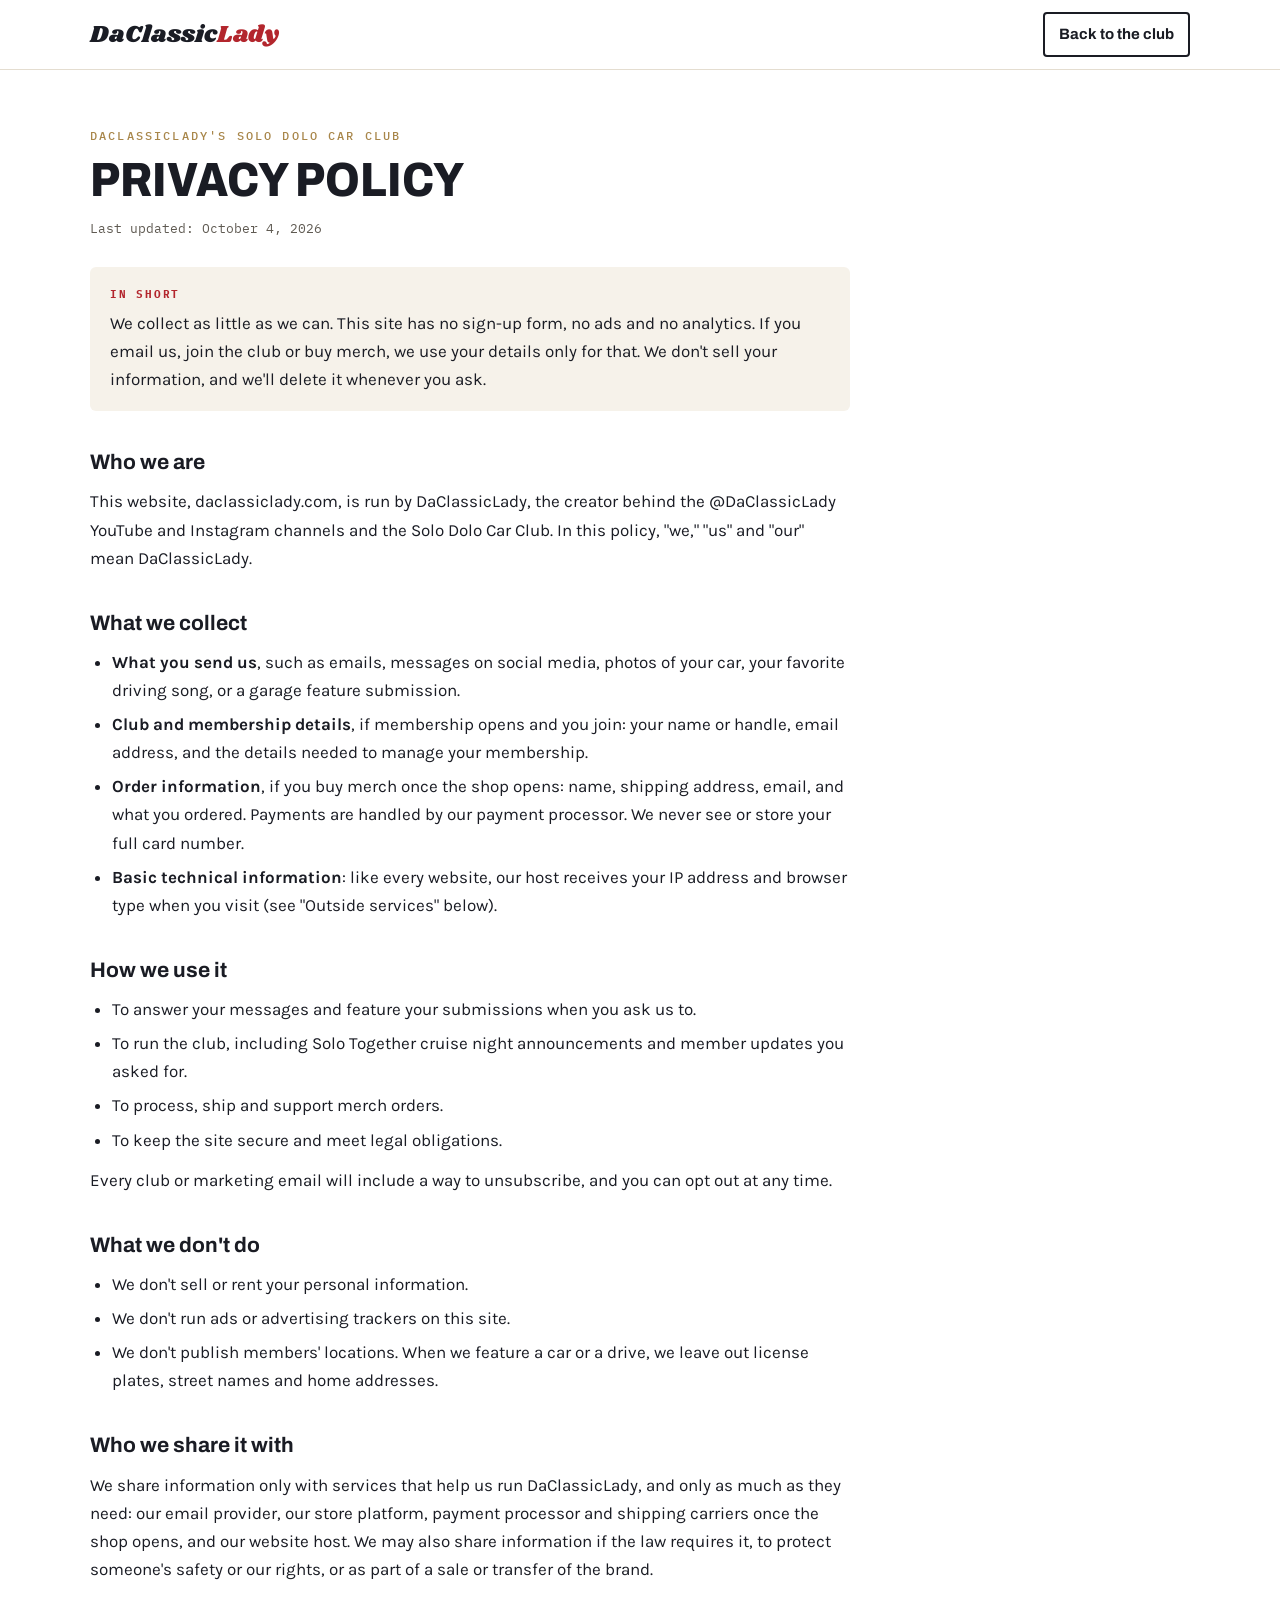
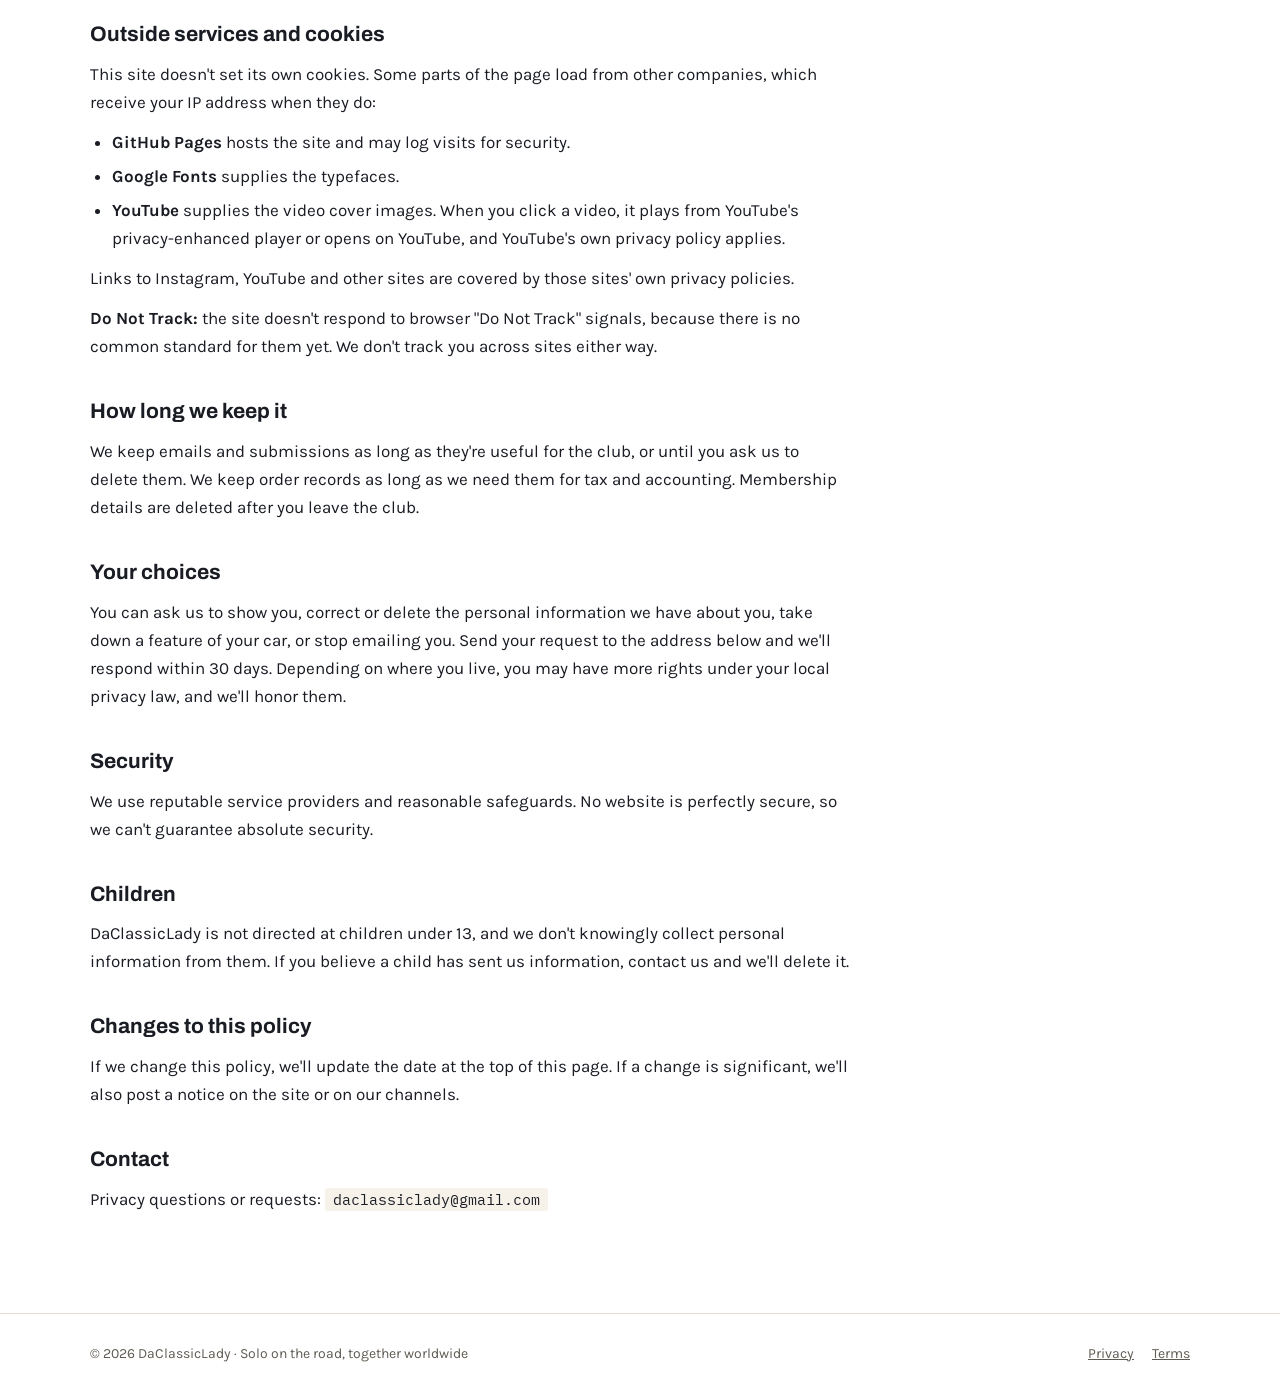
==== privacy.html @ dfced813 "Add Privacy Policy and Terms of Use pages; use privacy-enhanced YouTube player Co-Authored-By: Claud" ====
<!doctype html>
<html lang="en">
<head>
<meta charset="utf-8">
<meta name="viewport" content="width=device-width, initial-scale=1, viewport-fit=cover">
<title>Privacy Policy · DaClassicLady</title>
<link rel="icon" href="data:image/svg+xml,%3Csvg xmlns='http://www.w3.org/2000/svg' viewBox='0 0 64 64'%3E%3Ccircle cx='32' cy='32' r='30' fill='%231a1c24'/%3E%3Ccircle cx='32' cy='32' r='10' fill='%23b3262d'/%3E%3Ccircle cx='32' cy='32' r='2' fill='%23fff'/%3E%3C/svg%3E">
<link rel="preconnect" href="https://fonts.googleapis.com">
<link rel="preconnect" href="https://fonts.gstatic.com" crossorigin>
<link rel="stylesheet" href="https://fonts.googleapis.com/css2?family=Shrikhand&family=Archivo:wdth,wght@62..125,400..900&family=Karla:wght@400;600;700&family=IBM+Plex+Mono:wght@400;500&display=swap">
<link rel="stylesheet" href="legal.css">
</head>
<body>
<nav class="nav" aria-label="Main">
  <div class="wrap">
    <a class="brand" href="index.html">DaClassic<span>Lady</span></a>
    <a class="back" href="index.html">Back to the club</a>
  </div>
</nav>
<main class="wrap">
<article class="legal">
<p class="eyebrow">DaClassicLady's Solo Dolo Car Club</p>
<h1>Privacy Policy</h1>
<span class="updated">Last updated: October 4, 2026</span>

<div class="brief"><b>In short</b>We collect as little as we can. This site has no sign-up form, no ads and no analytics. If you email us, join the club or buy merch, we use your details only for that. We don't sell your information, and we'll delete it whenever you ask.</div>

<h2>Who we are</h2>
<p>This website, daclassiclady.com, is run by DaClassicLady, the creator behind the @DaClassicLady YouTube and Instagram channels and the Solo Dolo Car Club. In this policy, "we," "us" and "our" mean DaClassicLady.</p>

<h2>What we collect</h2>
<ul>
<li><strong>What you send us</strong>, such as emails, messages on social media, photos of your car, your favorite driving song, or a garage feature submission.</li>
<li><strong>Club and membership details</strong>, if membership opens and you join: your name or handle, email address, and the details needed to manage your membership.</li>
<li><strong>Order information</strong>, if you buy merch once the shop opens: name, shipping address, email, and what you ordered. Payments are handled by our payment processor. We never see or store your full card number.</li>
<li><strong>Basic technical information</strong>: like every website, our host receives your IP address and browser type when you visit (see "Outside services" below).</li>
</ul>

<h2>How we use it</h2>
<ul>
<li>To answer your messages and feature your submissions when you ask us to.</li>
<li>To run the club, including Solo Together cruise night announcements and member updates you asked for.</li>
<li>To process, ship and support merch orders.</li>
<li>To keep the site secure and meet legal obligations.</li>
</ul>
<p>Every club or marketing email will include a way to unsubscribe, and you can opt out at any time.</p>

<h2>What we don't do</h2>
<ul>
<li>We don't sell or rent your personal information.</li>
<li>We don't run ads or advertising trackers on this site.</li>
<li>We don't publish members' locations. When we feature a car or a drive, we leave out license plates, street names and home addresses.</li>
</ul>

<h2>Who we share it with</h2>
<p>We share information only with services that help us run DaClassicLady, and only as much as they need: our email provider, our store platform, payment processor and shipping carriers once the shop opens, and our website host. We may also share information if the law requires it, to protect someone's safety or our rights, or as part of a sale or transfer of the brand.</p>

<h2>Outside services and cookies</h2>
<p>This site doesn't set its own cookies. Some parts of the page load from other companies, which receive your IP address when they do:</p>
<ul>
<li><strong>GitHub Pages</strong> hosts the site and may log visits for security.</li>
<li><strong>Google Fonts</strong> supplies the typefaces.</li>
<li><strong>YouTube</strong> supplies the video cover images. When you click a video, it plays from YouTube's privacy-enhanced player or opens on YouTube, and YouTube's own privacy policy applies.</li>
</ul>
<p>Links to Instagram, YouTube and other sites are covered by those sites' own privacy policies.</p>
<p><strong>Do Not Track:</strong> the site doesn't respond to browser "Do Not Track" signals, because there is no common standard for them yet. We don't track you across sites either way.</p>

<h2>How long we keep it</h2>
<p>We keep emails and submissions as long as they're useful for the club, or until you ask us to delete them. We keep order records as long as we need them for tax and accounting. Membership details are deleted after you leave the club.</p>

<h2>Your choices</h2>
<p>You can ask us to show you, correct or delete the personal information we have about you, take down a feature of your car, or stop emailing you. Send your request to the address below and we'll respond within 30 days. Depending on where you live, you may have more rights under your local privacy law, and we'll honor them.</p>

<h2>Security</h2>
<p>We use reputable service providers and reasonable safeguards. No website is perfectly secure, so we can't guarantee absolute security.</p>

<h2>Children</h2>
<p>DaClassicLady is not directed at children under 13, and we don't knowingly collect personal information from them. If you believe a child has sent us information, contact us and we'll delete it.</p>

<h2>Changes to this policy</h2>
<p>If we change this policy, we'll update the date at the top of this page. If a change is significant, we'll also post a notice on the site or on our channels.</p>

<h2>Contact</h2>
<p>Privacy questions or requests: <span class="contact">daclassiclady@gmail.com</span></p>
</article>
</main>
<footer>
  <div class="wrap">
    <span>© 2026 DaClassicLady · Solo on the road, together worldwide</span>
    <nav aria-label="Legal"><a href="privacy.html">Privacy</a><a href="terms.html">Terms</a></nav>
  </div>
</footer>
</body>
</html>
---- legal.css ----
:root{--paper:#fff;--cream:#f6f2ea;--ink:#1a1c24;--muted:#5f5a52;--line:#e4ddd0;--gold:#a8864a;--red:#b3262d;
--f-brand:"Shrikhand","Cooper Black",Georgia,serif;--f-head:"Archivo","Arial Narrow",Arial,sans-serif;--f-body:"Karla","Helvetica Neue",Arial,sans-serif;--f-mono:"IBM Plex Mono",ui-monospace,Menlo,monospace;color-scheme:light}
*{box-sizing:border-box}
html,body{margin:0}
body{background:var(--paper);color:var(--ink);font-family:var(--f-body);font-size:17px;line-height:1.65}
a{color:var(--red)}
:focus-visible{outline:2px solid var(--red);outline-offset:3px}
.wrap{max-width:1180px;margin:0 auto;padding-inline:clamp(16px,4vw,40px)}
.nav{position:sticky;top:env(safe-area-inset-top,0px);z-index:10;background:rgba(255,255,255,.94);backdrop-filter:blur(8px);border-bottom:1px solid var(--line)}
.nav .wrap{display:flex;align-items:center;justify-content:space-between;gap:16px;padding-block:12px}
.brand{font-family:var(--f-brand);font-size:24px;text-decoration:none;color:var(--ink);white-space:nowrap}
.brand span{color:var(--red)}
.back{font-family:var(--f-head);font-weight:700;font-size:15px;text-decoration:none;color:var(--ink);border:2px solid var(--ink);border-radius:4px;padding:8px 14px}
.back:hover{background:var(--ink);color:#fff}
.legal{max-width:760px;padding-block:clamp(32px,5vw,56px) clamp(48px,7vw,88px)}
.eyebrow{font-family:var(--f-mono);font-size:12px;letter-spacing:.18em;text-transform:uppercase;color:var(--gold);margin:0 0 10px;font-weight:500}
h1{font-family:var(--f-head);font-weight:800;font-stretch:88%;text-transform:uppercase;font-size:clamp(32px,4.4vw,48px);line-height:1.02;margin:0 0 8px;text-wrap:balance}
.updated{font-family:var(--f-mono);font-size:13px;color:var(--muted)}
.brief{background:var(--cream);border-radius:6px;padding:18px 20px;margin:26px 0 8px}
.brief b{font-family:var(--f-mono);font-size:11px;letter-spacing:.16em;text-transform:uppercase;color:var(--red);display:block;margin-bottom:6px}
h2{font-family:var(--f-head);font-weight:700;font-size:21px;margin:34px 0 8px}
p{margin:0 0 12px}
ul{margin:0 0 12px;padding-left:22px}
li{margin-bottom:6px}
.contact{font-family:var(--f-mono);font-size:15px;background:var(--cream);padding:2px 8px;border-radius:3px;user-select:all;word-break:break-all}
footer{border-top:1px solid var(--line);padding-block:28px;color:var(--muted);font-size:14px}
footer .wrap{display:flex;flex-wrap:wrap;justify-content:space-between;gap:12px}
footer nav{display:flex;gap:18px}
footer a{color:var(--muted)}
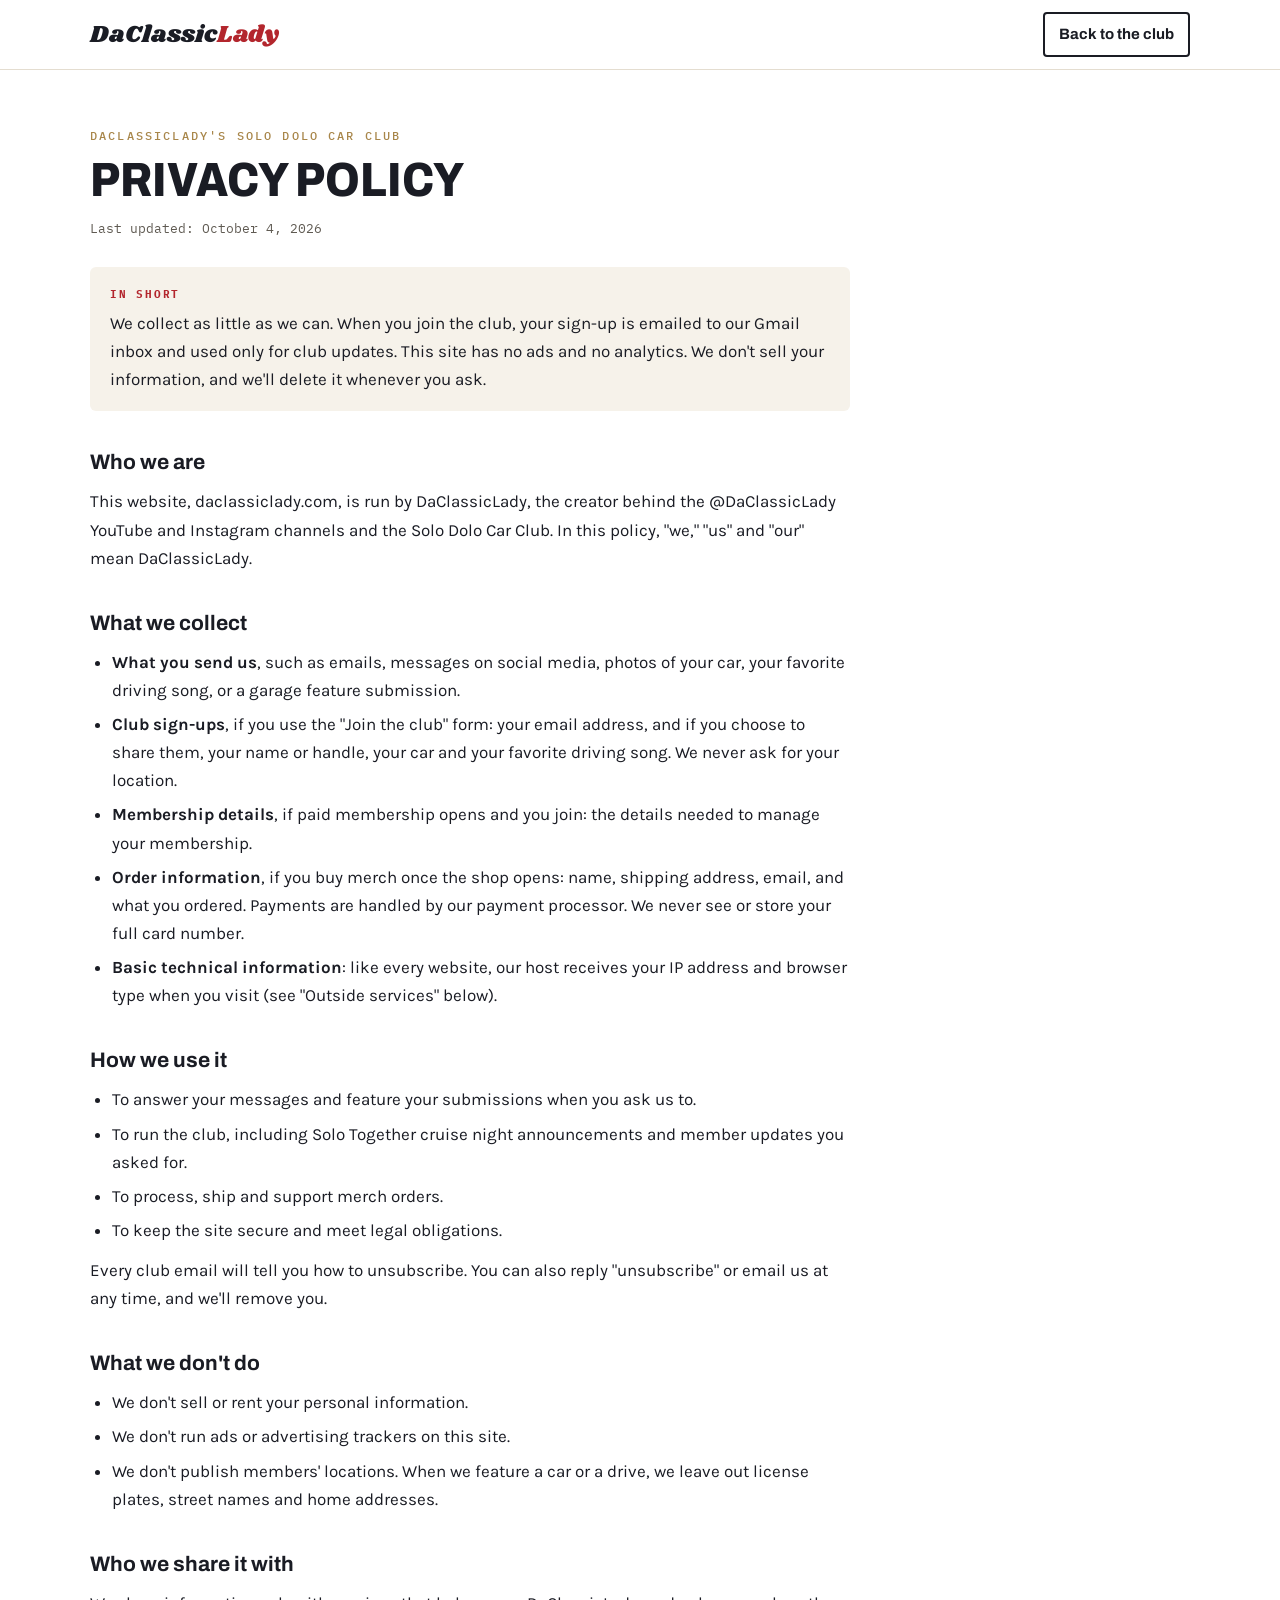
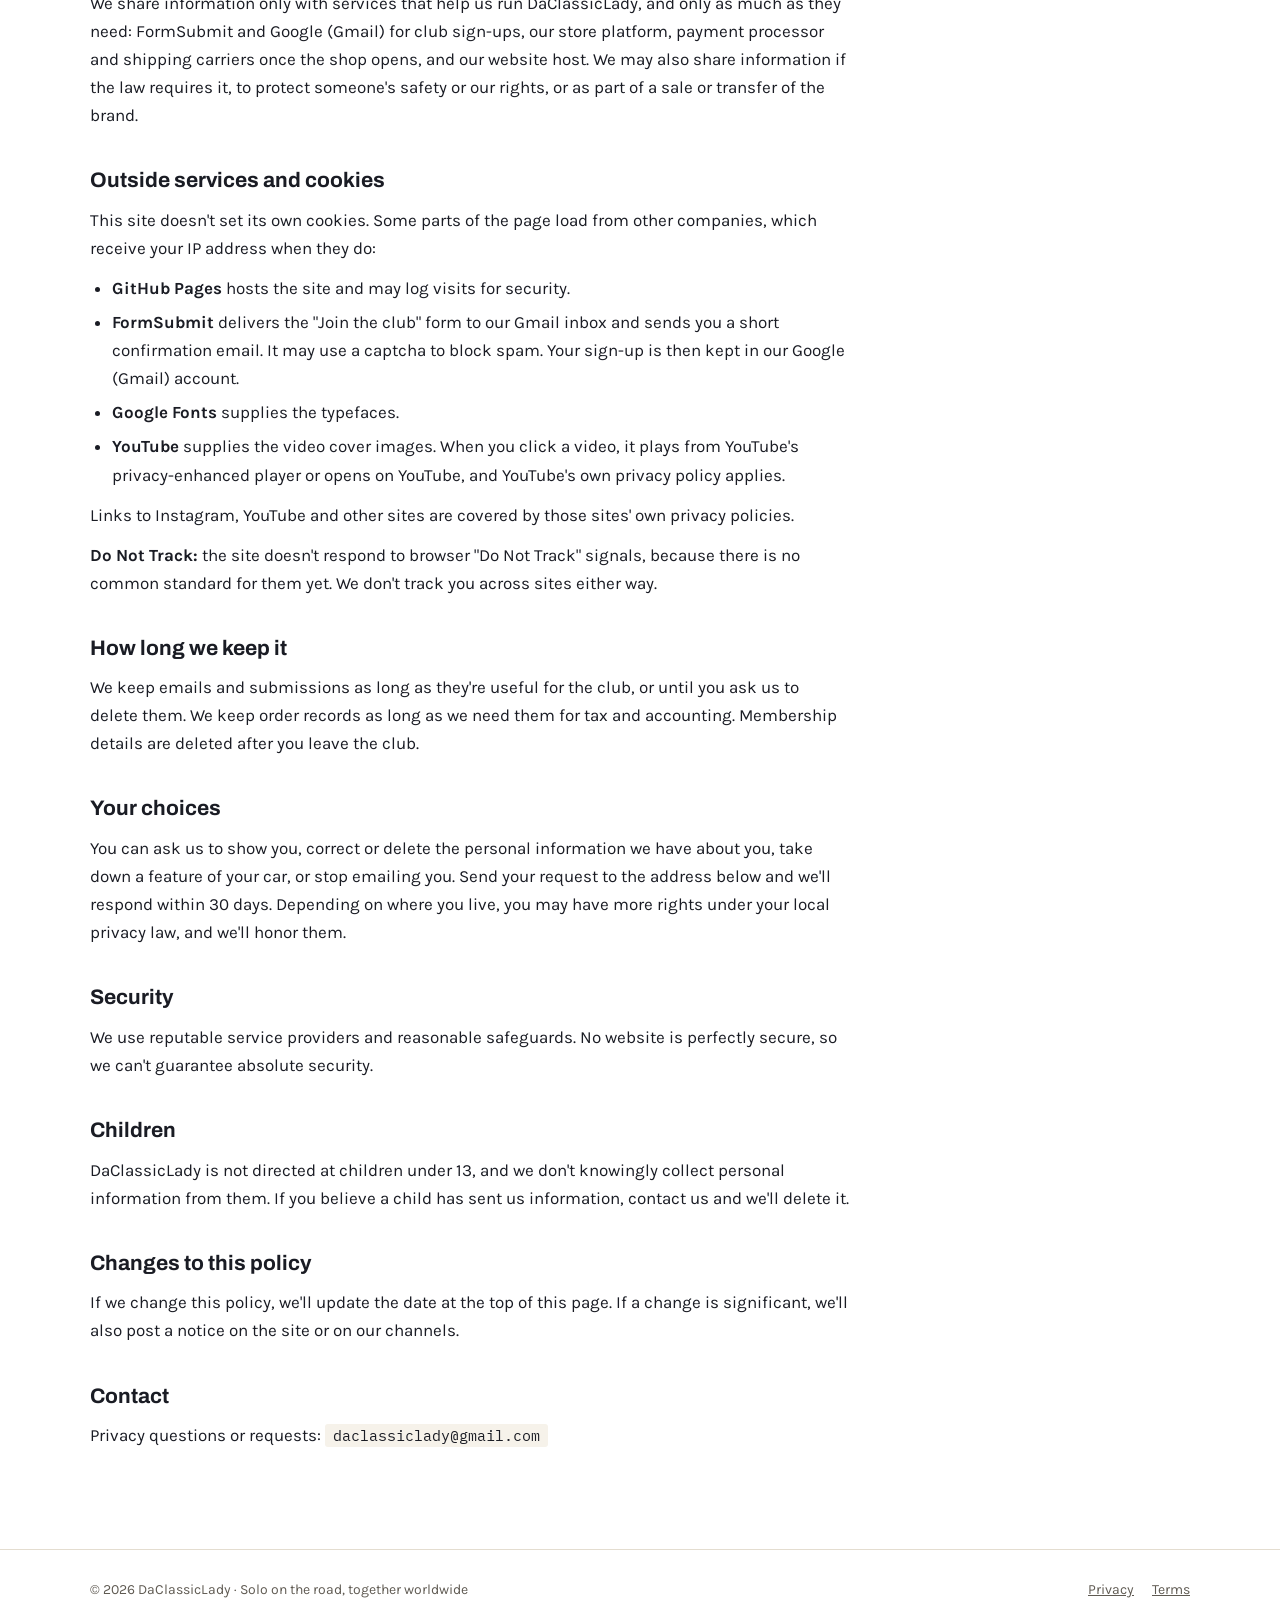
==== commit 68afc449: "Add club sign-up form that emails daclassiclady@gmail.com; thank-you page; privacy update Co-Authore" ====
--- a/privacy.html
+++ b/privacy.html
@@ -23,7 +23,7 @@
 <h1>Privacy Policy</h1>
 <span class="updated">Last updated: October 4, 2026</span>
 
-<div class="brief"><b>In short</b>We collect as little as we can. This site has no sign-up form, no ads and no analytics. If you email us, join the club or buy merch, we use your details only for that. We don't sell your information, and we'll delete it whenever you ask.</div>
+<div class="brief"><b>In short</b>We collect as little as we can. When you join the club, your sign-up is emailed to our Gmail inbox and used only for club updates. This site has no ads and no analytics. We don't sell your information, and we'll delete it whenever you ask.</div>
 
 <h2>Who we are</h2>
 <p>This website, daclassiclady.com, is run by DaClassicLady, the creator behind the @DaClassicLady YouTube and Instagram channels and the Solo Dolo Car Club. In this policy, "we," "us" and "our" mean DaClassicLady.</p>
@@ -31,7 +31,8 @@
 <h2>What we collect</h2>
 <ul>
 <li><strong>What you send us</strong>, such as emails, messages on social media, photos of your car, your favorite driving song, or a garage feature submission.</li>
-<li><strong>Club and membership details</strong>, if membership opens and you join: your name or handle, email address, and the details needed to manage your membership.</li>
+<li><strong>Club sign-ups</strong>, if you use the "Join the club" form: your email address, and if you choose to share them, your name or handle, your car and your favorite driving song. We never ask for your location.</li>
+<li><strong>Membership details</strong>, if paid membership opens and you join: the details needed to manage your membership.</li>
 <li><strong>Order information</strong>, if you buy merch once the shop opens: name, shipping address, email, and what you ordered. Payments are handled by our payment processor. We never see or store your full card number.</li>
 <li><strong>Basic technical information</strong>: like every website, our host receives your IP address and browser type when you visit (see "Outside services" below).</li>
 </ul>
@@ -43,7 +44,7 @@
 <li>To process, ship and support merch orders.</li>
 <li>To keep the site secure and meet legal obligations.</li>
 </ul>
-<p>Every club or marketing email will include a way to unsubscribe, and you can opt out at any time.</p>
+<p>Every club email will tell you how to unsubscribe. You can also reply "unsubscribe" or email us at any time, and we'll remove you.</p>
 
 <h2>What we don't do</h2>
 <ul>
@@ -53,12 +54,13 @@
 </ul>
 
 <h2>Who we share it with</h2>
-<p>We share information only with services that help us run DaClassicLady, and only as much as they need: our email provider, our store platform, payment processor and shipping carriers once the shop opens, and our website host. We may also share information if the law requires it, to protect someone's safety or our rights, or as part of a sale or transfer of the brand.</p>
+<p>We share information only with services that help us run DaClassicLady, and only as much as they need: FormSubmit and Google (Gmail) for club sign-ups, our store platform, payment processor and shipping carriers once the shop opens, and our website host. We may also share information if the law requires it, to protect someone's safety or our rights, or as part of a sale or transfer of the brand.</p>
 
 <h2>Outside services and cookies</h2>
 <p>This site doesn't set its own cookies. Some parts of the page load from other companies, which receive your IP address when they do:</p>
 <ul>
 <li><strong>GitHub Pages</strong> hosts the site and may log visits for security.</li>
+<li><strong>FormSubmit</strong> delivers the "Join the club" form to our Gmail inbox and sends you a short confirmation email. It may use a captcha to block spam. Your sign-up is then kept in our Google (Gmail) account.</li>
 <li><strong>Google Fonts</strong> supplies the typefaces.</li>
 <li><strong>YouTube</strong> supplies the video cover images. When you click a video, it plays from YouTube's privacy-enhanced player or opens on YouTube, and YouTube's own privacy policy applies.</li>
 </ul>
